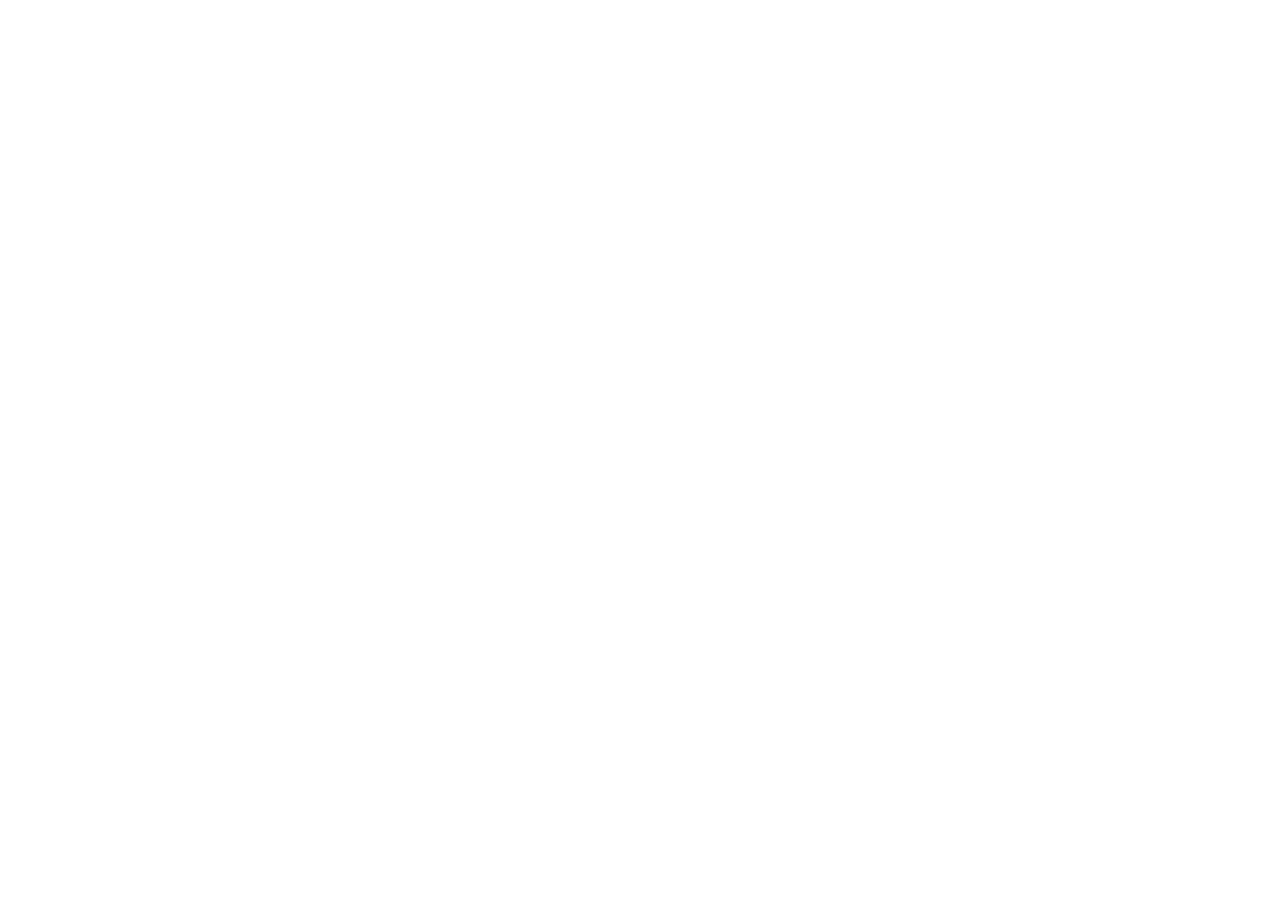
==== index.html @ eab62103 "portfolio" ====
<!DOCTYPE html>
<html lang="en">
<head>
    <meta charset="UTF-8">
    <meta name="viewport" content="width=device-width, initial-scale=1.0">
    <title>Document</title>
</head>
<body>
    
</body>
</html>
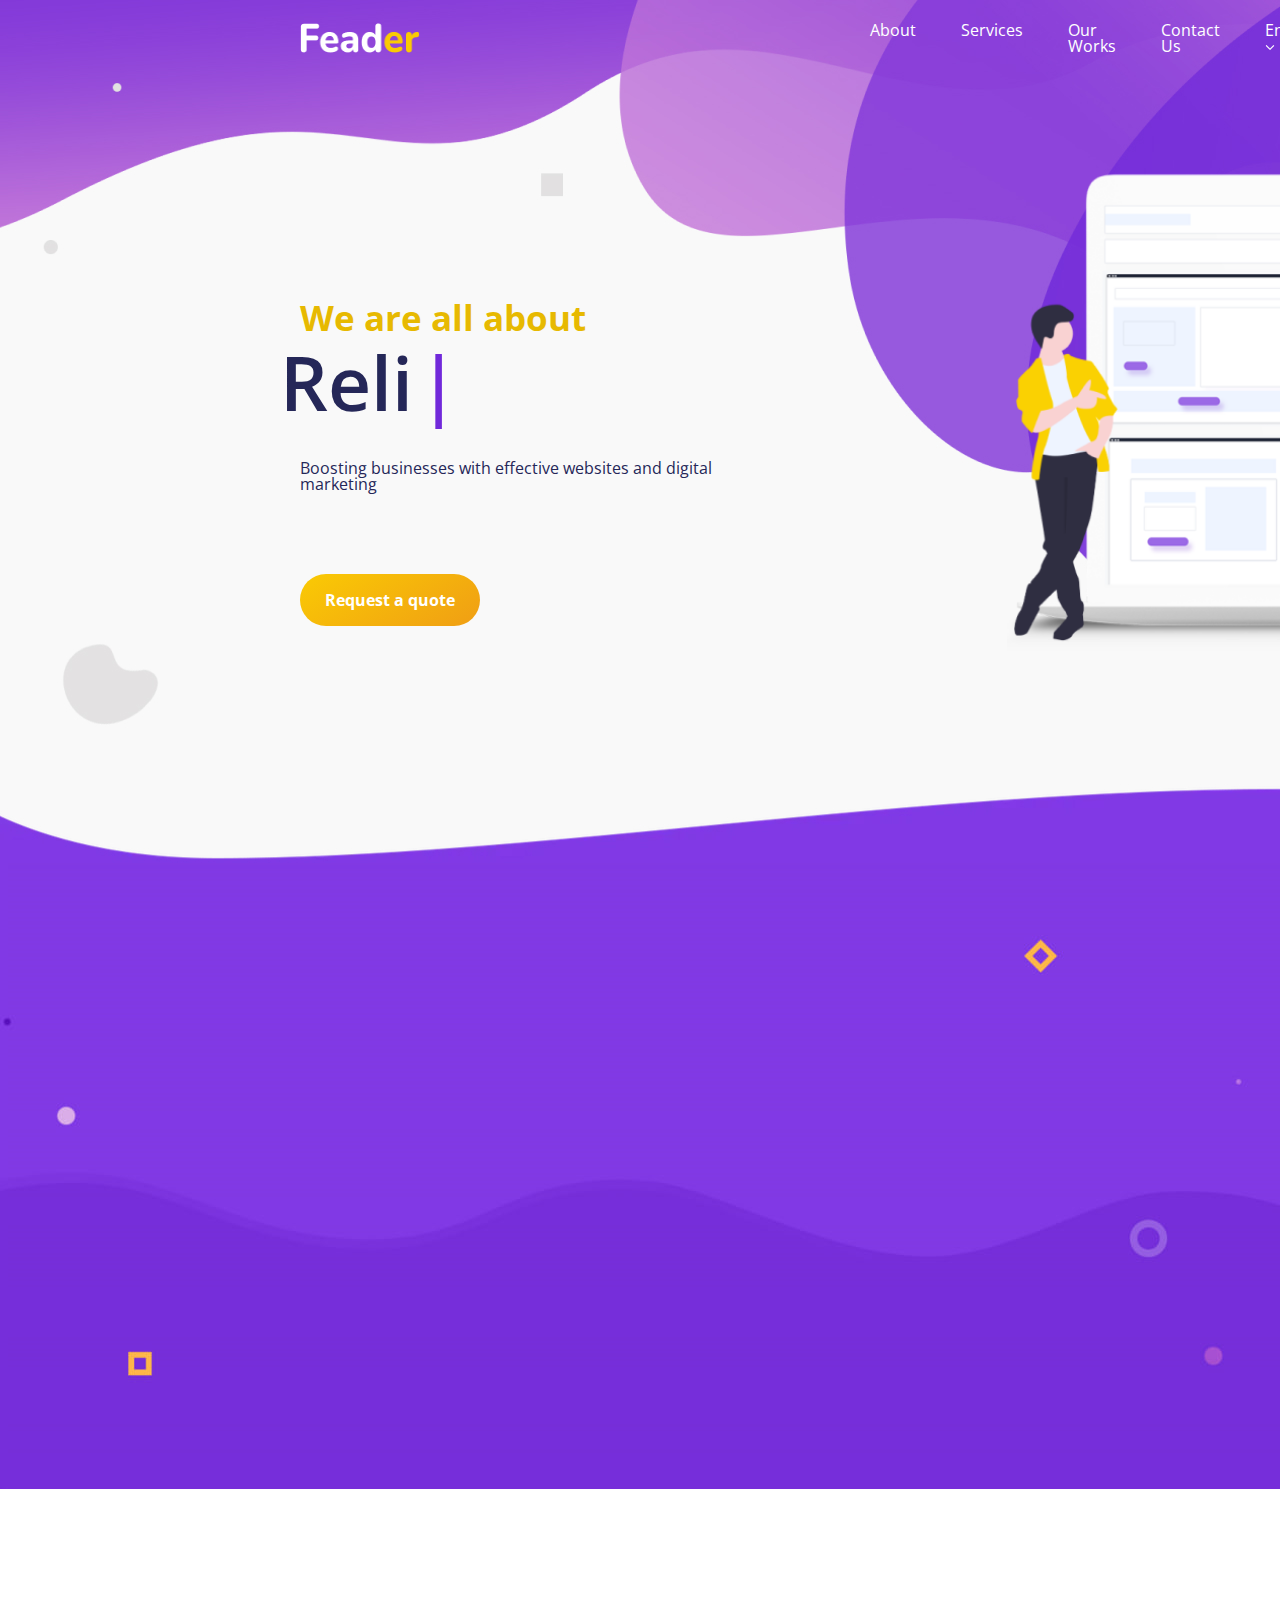
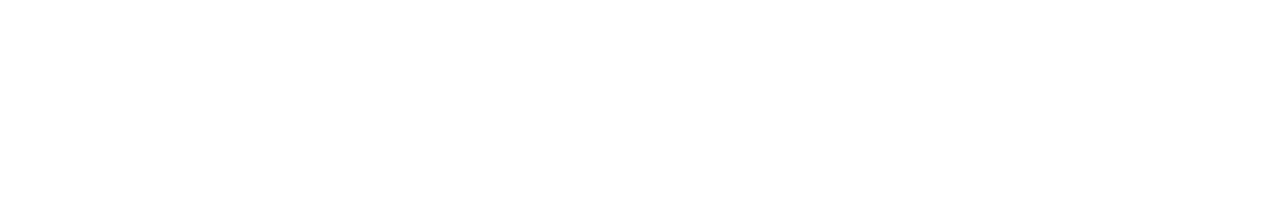
==== commit 565728d5: "implement header and main page" ====
--- a/index.html
+++ b/index.html
@@ -3,9 +3,52 @@
 <head>
     <meta charset="UTF-8">
     <meta name="viewport" content="width=device-width, initial-scale=1.0">
-    <title>Document</title>
+    <link rel="preconnect" href="https://fonts.googleapis.com">
+    <link rel="preconnect" href="https://fonts.gstatic.com" crossorigin>
+    <link href="https://fonts.googleapis.com/css2?family=Open+Sans:ital,wght@0,300..800;1,300..800&display=swap" rel="stylesheet">
+    <link rel="stylesheet" href="reset.css">
+    <link rel="stylesheet" href="style.css">
+    <title>Feader</title>
 </head>
 <body>
-    
+    <div>
+        <header class="header">
+            <img src="./src/images/header_logo.png" alt="header-logo" class="header-logo" />
+            <ul class="header-nav">
+                <li class="header-nav__li translatable" data-lang="About">About</li>
+                <li class="header-nav__li translatable" data-lang="Services">Services</li>
+                <li class="header-nav__li translatable" data-lang="Our Works">Our Works</li>
+                <li class="header-nav__li translatable" data-lang="Contact Us">Contact Us</li>
+                <li class="header-nav__li multilanguages">
+                    <button id="current-lang">En</button>
+                    <img src="./src/images/language_arrow.png" alt="" class="multilanguages-arrow" />
+                    <div class="language-options">
+                        <button id="switch-lang">Ua</button>
+                    </div>
+                </li>
+                <li class="header-nav__li header-nav__li-btn translatable" data-lang="Request a quote">Request a quote</li>
+            </ul> 
+        </header>
+        <main class="main">
+            <section class="main-page">
+                <div class="main-page__content">
+                    <h1 class="main-page__content-h1 translatable" data-lang="main-page-h1">We are all about</h1>
+                    <article class="main-page__content-writer translatable"></article>
+                    <p class="main-page__content-p translatable" data-lang="main-page-p">Boosting businesses with effective websites and digital
+                        marketing</p>
+                    <article class="main-page__content-btn translatable" data-lang="Request a quote">
+                        Request a quote
+                    </article>
+                </div>
+                <img src="./src/images/main-picture.png" class="main-page-img" alt="main picture" />
+            </section>
+            <section class="what-we-do">
+
+            </section>
+        </main>
+    </div>
 </body>
+<script src="./js/multilingual.js"></script>
+<script src="./js/app.js"></script>
+<script src="./js/writingSystem.js"></script>
 </html>--- a/style.css
+++ b/style.css
@@ -0,0 +1,150 @@
+body {
+    font-family: "Open Sans", sans-serif;
+}
+
+.main-page {
+    width: 100%;
+    height: 863px;
+    background-image: url("./src/images/main-bgd.jpg");
+    background-repeat: no-repeat;
+    display: flex;
+}
+
+.what-we-do {
+    width: 100%;
+    height: 940px;
+    background-image: url("./src/images/what_we_do_bgd.jpg");
+    background-repeat: no-repeat;
+    background-size: contain;
+}
+
+.header {
+    position: absolute;
+    display: flex;
+    height: 75px;
+    align-items: center;
+}
+
+.header-nav {
+    display: flex;
+}
+
+.header-logo {
+    width: 120px;
+    height: 30px;
+    margin-left: 300px;
+}
+
+.header-nav__li {
+    margin-left: 45px;
+    color: #ffffff;
+    padding-top: 12px;
+}
+
+.header-nav__li:first-child {
+    margin-left: 450px;
+}
+
+.header-nav__li-btn {
+    font-weight: 500;
+    border: 2px solid #ffffff;
+    border-radius: 25px;
+    padding: 10px;
+    -webkit-transition: 0.2s all;
+}
+
+.header-nav__li:hover {
+    transition: 0.2s all;
+    opacity: 0.7;
+    cursor: pointer;
+}
+
+.multilanguages-arrow {
+    position: relative;
+    top: -2px;
+    transition: transform 0.3s ease-in-out;
+}
+
+.language-options {
+    display: none;
+    opacity: 0;
+    transition: visibility 0s, opacity 0.3s ease-in-out;
+    position: absolute;
+    top: 60px;
+}
+
+.header-nav__li button {
+    background: none;
+    color: inherit;
+    border: none;
+    padding: 0;
+    font: inherit;
+    cursor: pointer;
+    outline: inherit;
+}
+
+.header-nav__li:hover .language-options {
+    display: block;
+    opacity: 1;
+}
+
+
+.multilanguages:hover .multilanguages-arrow {
+    transform: rotate(180deg);
+}
+
+.main-page__content {
+    padding-top: 300px;
+    margin-left: 300px;
+}
+
+.main-page__content-h1 {
+    font-size: 35px;
+    color: #e7b901;
+    font-weight: 700;
+}
+
+.main-page__content-writer {
+    margin-top: 10px;
+    position: relative;
+    left: -20px;
+    font-size: 75px;
+    font-weight: 600;
+    color: #252758;
+}
+
+/* CSS для анимации курсора */
+.main-page__content-writer::after {
+    content: '|';
+    margin-left: 5px;
+    color: #7129DA;
+}
+
+.main-page__content-p {
+    font-size: 16px;
+    width: 457px;
+    margin-top: 40px;
+    color: #252758;
+}
+
+.main-page__content-btn {
+    display: inline;
+    background: rgb(250,202,4);
+    background: linear-gradient(148deg, rgba(250,202,4,1) 0%, rgba(240,158,20,1) 100%);
+    padding: 15px;
+    border-radius: 50px;
+    padding-inline: 25px;
+    color: #ffffff;
+    font-weight: 700;
+    position: relative;
+    top: 100px;
+}
+
+.main-page-img {
+    display: inline;
+    width: 760px;
+    height: 528px;
+    margin-top: 170px;
+    margin-left: 250px;
+}
+
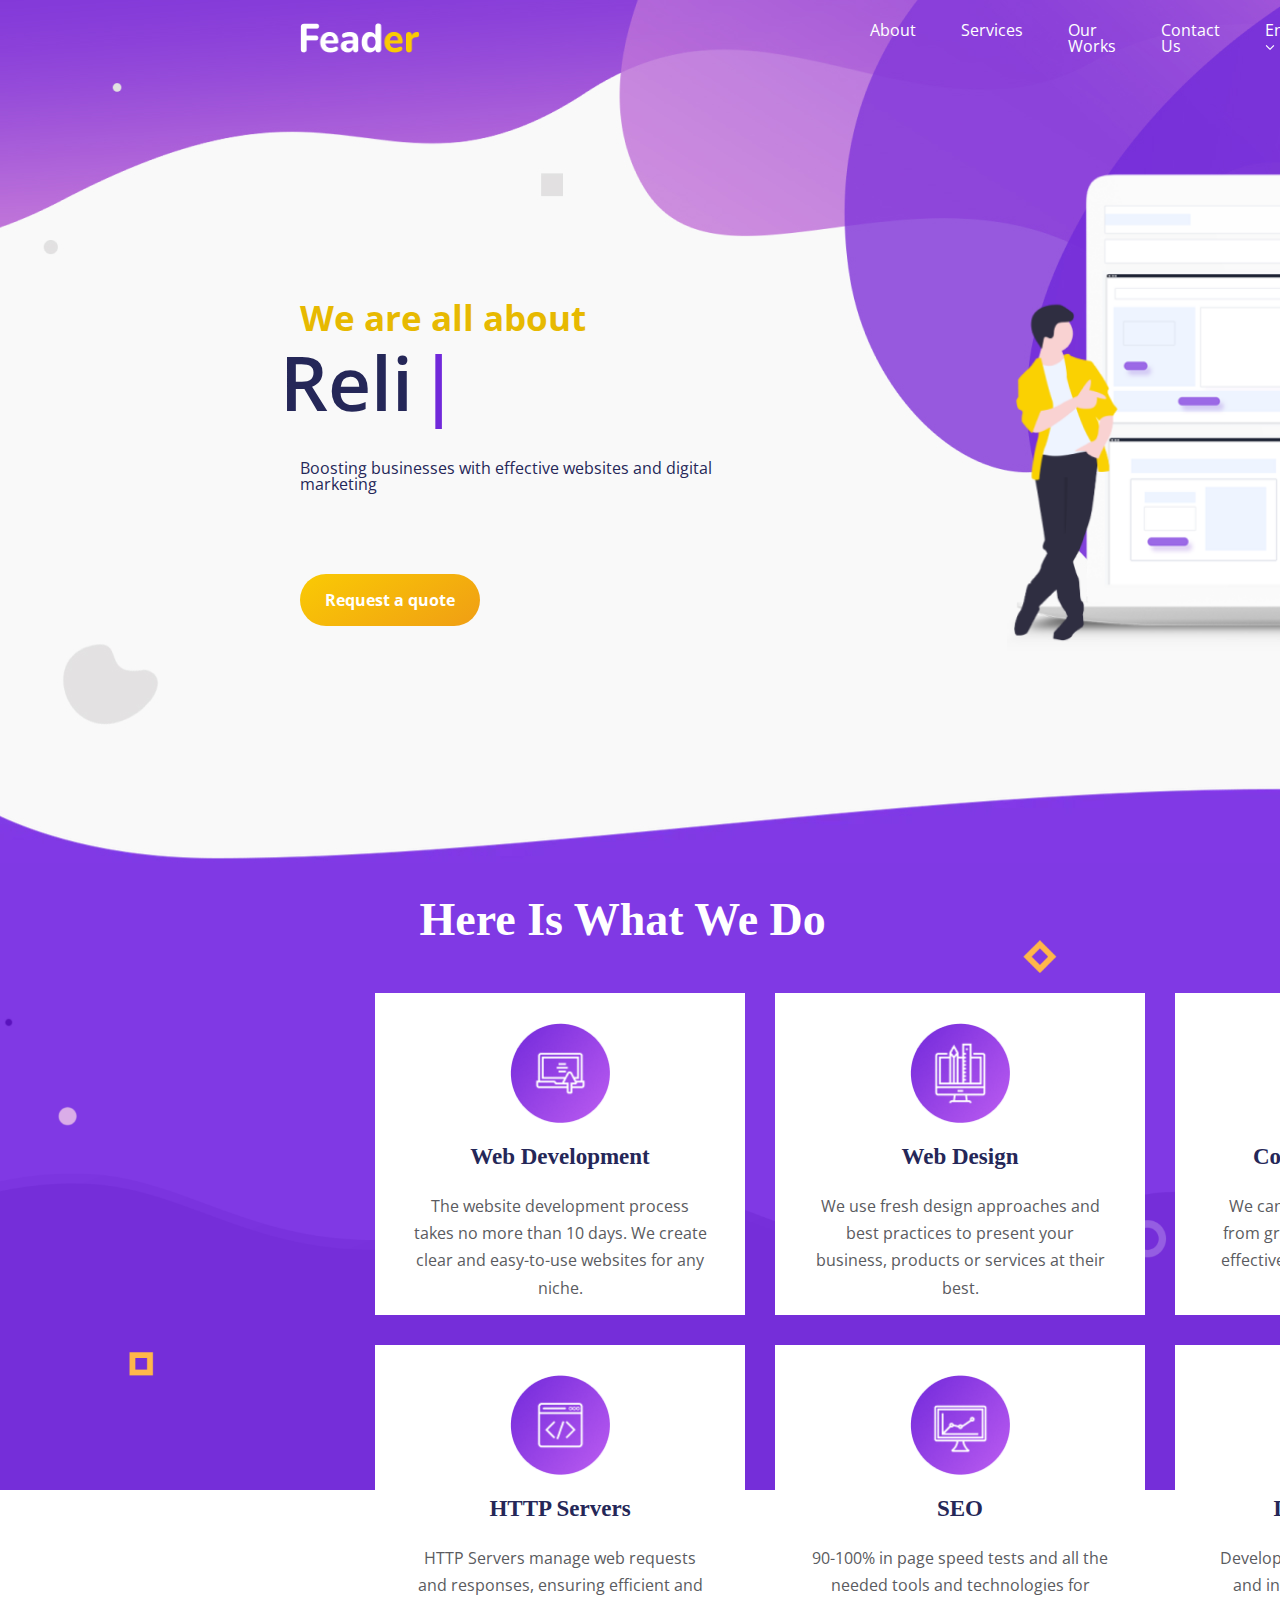
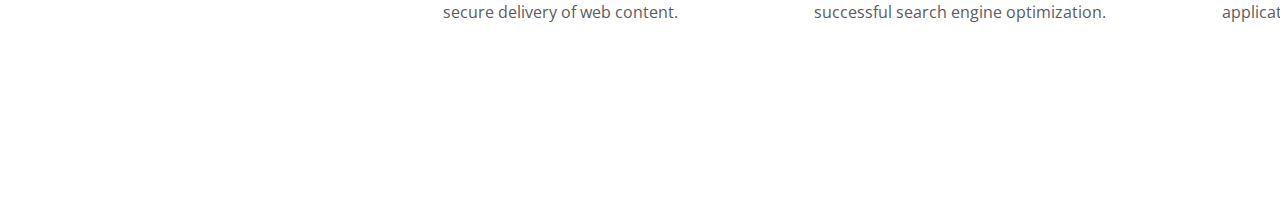
==== commit f7cf011b: "portfolio" ====
--- a/index.html
+++ b/index.html
@@ -5,6 +5,7 @@
     <meta name="viewport" content="width=device-width, initial-scale=1.0">
     <link rel="preconnect" href="https://fonts.googleapis.com">
     <link rel="preconnect" href="https://fonts.gstatic.com" crossorigin>
+    <link href="https://fonts.cdnfonts.com/css/nunito" rel="stylesheet">
     <link href="https://fonts.googleapis.com/css2?family=Open+Sans:ital,wght@0,300..800;1,300..800&display=swap" rel="stylesheet">
     <link rel="stylesheet" href="reset.css">
     <link rel="stylesheet" href="style.css">
@@ -43,7 +44,75 @@
                 <img src="./src/images/main-picture.png" class="main-page-img" alt="main picture" />
             </section>
             <section class="what-we-do">
-
+                <div class="what-we-do__container">
+                    <h1 class="what-we-do__container-h1 translatable" data-lang="what-we-do__container-h1">
+                        Here Is What We Do
+                    </h1>
+                    <div class="gtid-container">
+                        <div class="grid-1">
+                            <img class="grid-1-img" src="src/images/grid-1-img.png" alt="img">
+                            <h1 class="grid-1-h1 translatable" data-lang="grid-1-h1">
+                                Web Development
+                            </h1>
+                            <p class="grid-1-text translatable" data-lang="grid-1-text">
+                                The website development process takes
+                                no more than 10 days. We create clear
+                                and easy-to-use websites for any niche.
+                            </p>
+                        </div>
+                        <div class="grid-1">
+                            <img class="grid-1-img" src="src/images/grid-2-img.png" alt="img">
+                            <h1 class="grid-1-h1">
+                                Web Design
+                            </h1>
+                            <p class="grid-1-text">
+                                We use fresh design approaches and
+                                best practices to present your business,
+                                products or services at their best. 
+                            </p>
+                        </div>
+                        <div class="grid-1">
+                            <img class="grid-1-img" src="src/images/grid-3-img.png" alt="img">
+                            <h1 class="grid-1-h1">
+                                Content Management
+                            </h1>
+                            <p class="grid-1-text">
+                                We can create any content for you, from
+                                graphics to text, and manage it effectively
+                                throughout the site, social media, etc.
+                            </p>
+                        </div>
+                        <div class="grid-1">
+                            <img class="grid-1-img" src="src/images/grid-4-img.png" alt="img">
+                            <h1 class="grid-1-h1">
+                                HTTP Servers
+                            </h1>
+                            <p class="grid-1-text">
+                                HTTP Servers manage web requests and responses, ensuring efficient and secure delivery of web content.
+                            </p>
+                        </div>
+                        <div class="grid-1">
+                            <img class="grid-1-img" src="src/images/grid-5-img.png" alt="img">
+                            <h1 class="grid-1-h1">
+                                SEO
+                            </h1>
+                            <p class="grid-1-text">
+                                90-100% in page speed tests and all the
+                                needed tools and technologies for
+                                successful search engine optimization.
+                            </p>
+                        </div>
+                        <div class="grid-1">
+                            <img class="grid-1-img" src="src/images/grid-6-img.png" alt="img">
+                            <h1 class="grid-1-h1">
+                                Development API
+                            </h1>
+                            <p class="grid-1-text">
+                                Development APIs enable integration and interaction between software applications, enhancing functionality and connectivity.
+                            </p>
+                        </div>
+                    </div>
+                </div>
             </section>
         </main>
     </div>
--- a/style.css
+++ b/style.css
@@ -13,7 +13,7 @@
 .what-we-do {
     width: 100%;
     height: 940px;
-    background-image: url("./src/images/what_we_do_bgd.jpg");
+    background-image: url("./src/images/what_we_do_bgd.png");
     background-repeat: no-repeat;
     background-size: contain;
 }
@@ -148,3 +148,48 @@
     margin-left: 250px;
 }
 
+.what-we-do__container {
+    padding-top: 34px;
+    padding-inline: 375px;
+}
+.what-we-do__container-h1 {
+    font-size: 46px;
+    color: #ffffff;
+    font-family: Nunito;
+    font-weight: 700;
+    width: 441px;
+    margin: 0 auto;
+}
+.gtid-container {
+    margin-top: 50px;
+    width: 1170px;
+    display: grid;
+    grid-template-columns: 370px 370px 370px;
+    gap: 30px;
+}
+.grid-1 {
+    width: 370px;
+    height: 322px;
+    background-color: #ffffff;
+    text-align: center;
+}
+.grid-1-img {
+    width: 100px;
+    height: 100px;
+    margin-top: 30px;
+}
+.grid-1-h1 {
+    color: #252758;
+    font-size: 23px;
+    font-family: nunito;
+    font-weight: 700;
+    margin-top: 20px;
+}
+.grid-1-text {
+    padding-top: 25px;
+    width: 298px;
+    margin: 0 auto;
+    line-height: 27.2px;
+    font-size: 16px;
+    color: #5A5B60;
+}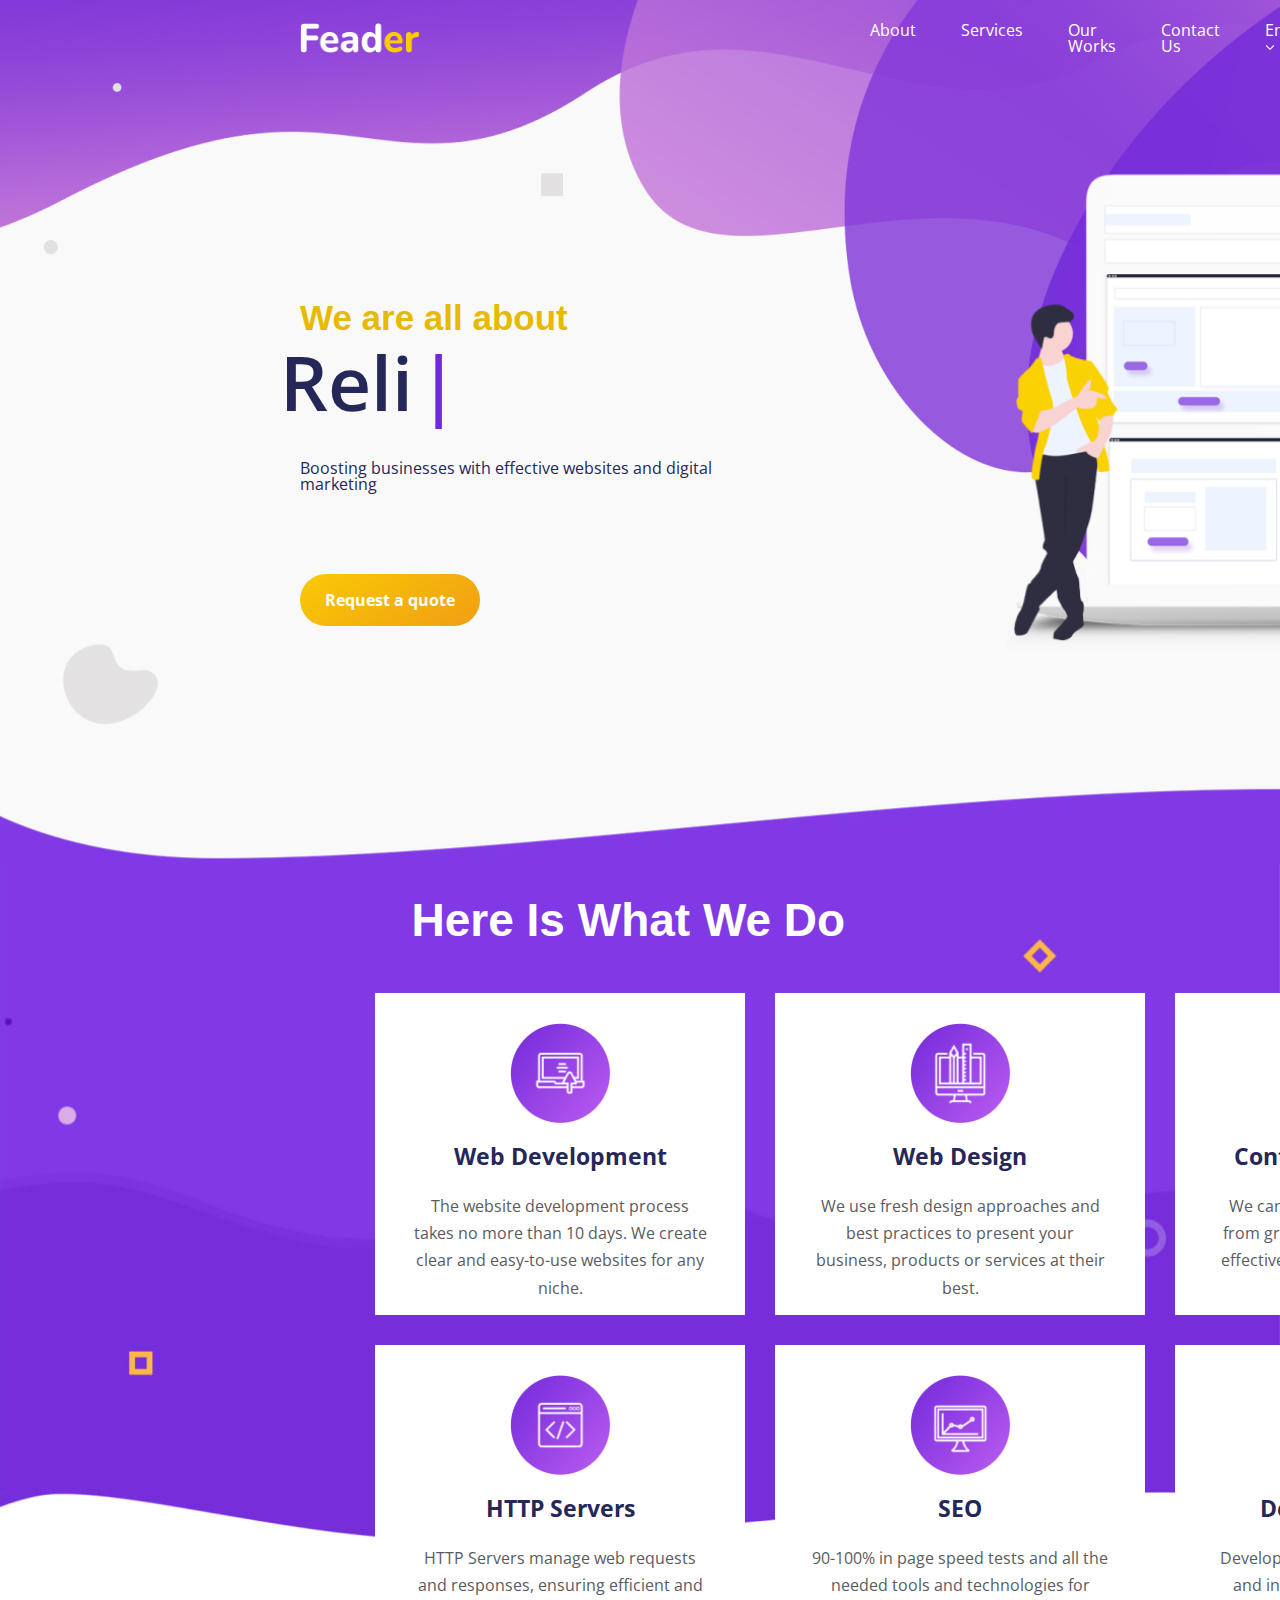
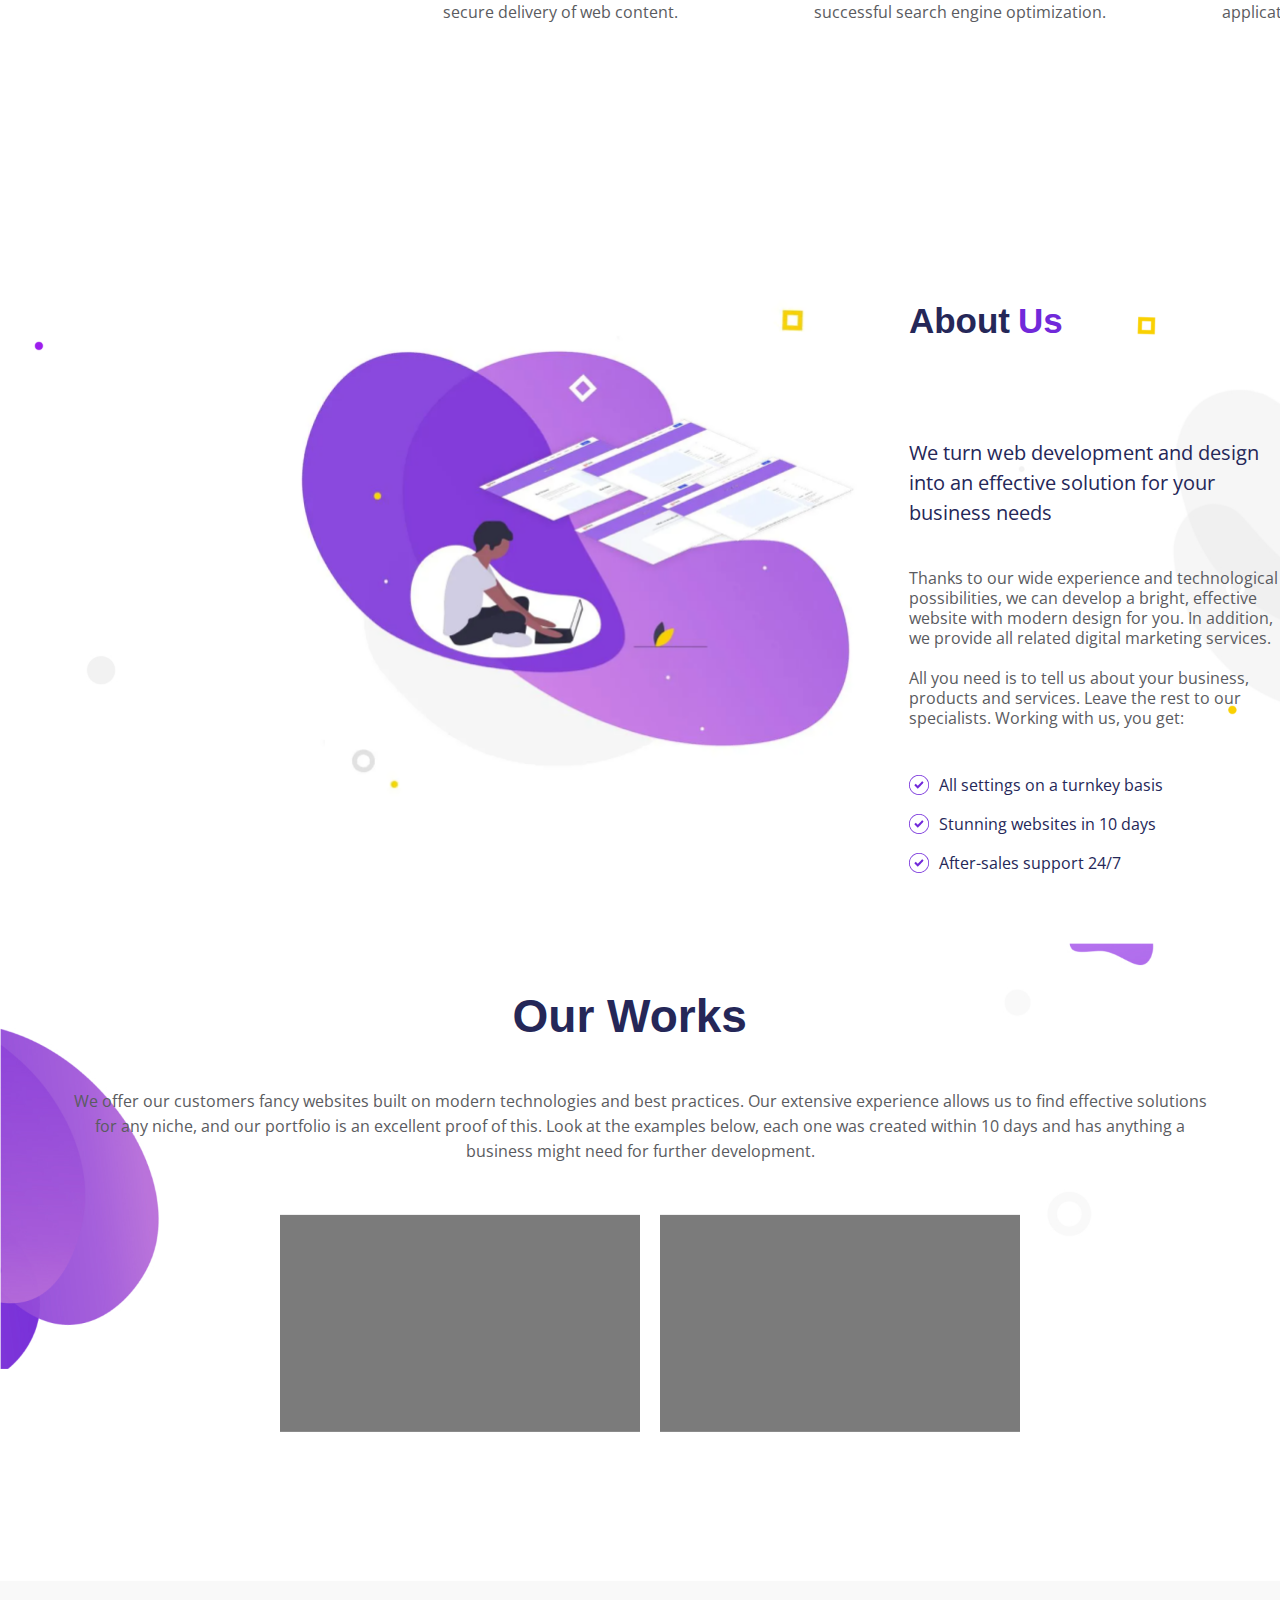
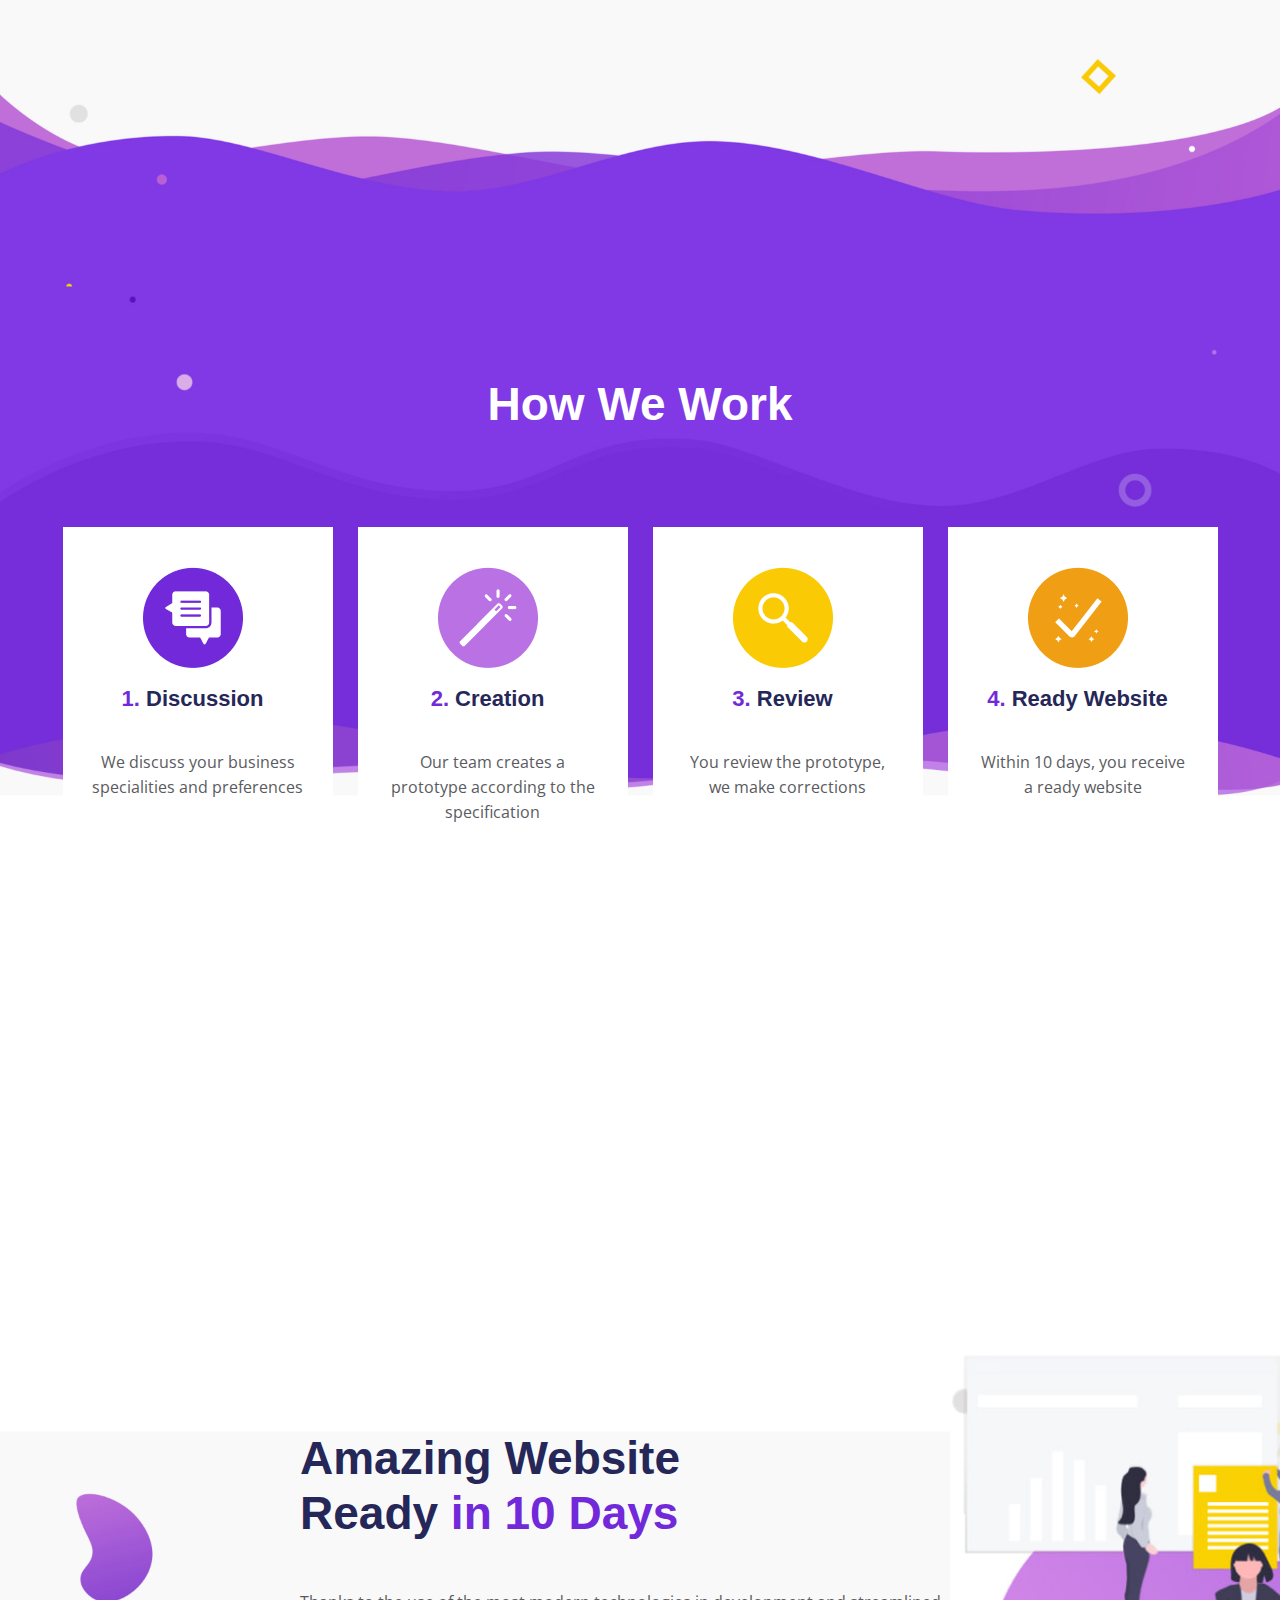
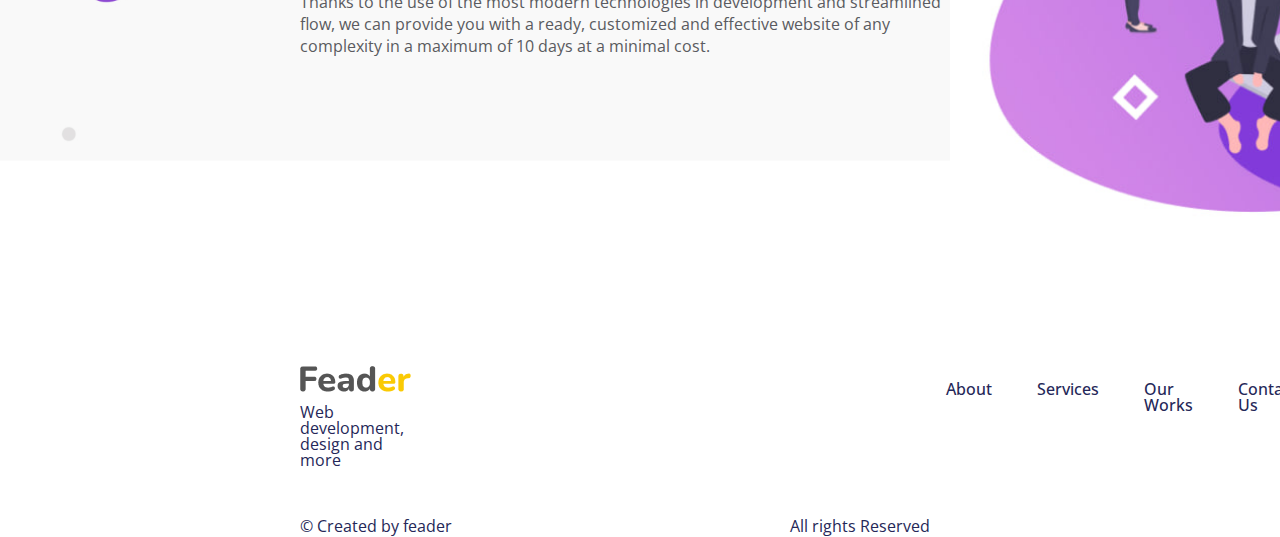
==== commit e6b2aa40: "portfolio" ====
--- a/index.html
+++ b/index.html
@@ -5,8 +5,8 @@
     <meta name="viewport" content="width=device-width, initial-scale=1.0">
     <link rel="preconnect" href="https://fonts.googleapis.com">
     <link rel="preconnect" href="https://fonts.gstatic.com" crossorigin>
-    <link href="https://fonts.cdnfonts.com/css/nunito" rel="stylesheet">
     <link href="https://fonts.googleapis.com/css2?family=Open+Sans:ital,wght@0,300..800;1,300..800&display=swap" rel="stylesheet">
+    <link href="https://fonts.cdnfonts.com/css/lato" rel="stylesheet">
     <link rel="stylesheet" href="reset.css">
     <link rel="stylesheet" href="style.css">
     <title>Feader</title>
@@ -21,10 +21,10 @@
                 <li class="header-nav__li translatable" data-lang="Our Works">Our Works</li>
                 <li class="header-nav__li translatable" data-lang="Contact Us">Contact Us</li>
                 <li class="header-nav__li multilanguages">
-                    <button id="current-lang">En</button>
+                    <button class="current-lang" id="current-lang">En</button>
                     <img src="./src/images/language_arrow.png" alt="" class="multilanguages-arrow" />
                     <div class="language-options">
-                        <button id="switch-lang">Ua</button>
+                        <button class="switch-lang" id="switch-lang">Ua</button>
                     </div>
                 </li>
                 <li class="header-nav__li header-nav__li-btn translatable" data-lang="Request a quote">Request a quote</li>
@@ -62,10 +62,10 @@
                         </div>
                         <div class="grid-1">
                             <img class="grid-1-img" src="src/images/grid-2-img.png" alt="img">
-                            <h1 class="grid-1-h1">
+                            <h1 class="grid-1-h1 translatable" data-lang="grid-2-h1">
                                 Web Design
                             </h1>
-                            <p class="grid-1-text">
+                            <p class="grid-1-text translatable" data-lang="grid-2-text">
                                 We use fresh design approaches and
                                 best practices to present your business,
                                 products or services at their best. 
@@ -73,21 +73,21 @@
                         </div>
                         <div class="grid-1">
                             <img class="grid-1-img" src="src/images/grid-3-img.png" alt="img">
-                            <h1 class="grid-1-h1">
+                            <h1 class="grid-1-h1 translatable" data-lang="grid-3-h1">
                                 Content Management
                             </h1>
-                            <p class="grid-1-text">
+                            <p class="grid-1-text translatable" data-lang="grid-3-text">
                                 We can create any content for you, from
                                 graphics to text, and manage it effectively
                                 throughout the site, social media, etc.
                             </p>
                         </div>
-                        <div class="grid-1">
+                        <div class="grid-1" >
                             <img class="grid-1-img" src="src/images/grid-4-img.png" alt="img">
-                            <h1 class="grid-1-h1">
+                            <h1 class="grid-1-h1 translatable" data-lang="grid-4-h1">
                                 HTTP Servers
                             </h1>
-                            <p class="grid-1-text">
+                            <p class="grid-1-text translatable" data-lang="grid-4-text">
                                 HTTP Servers manage web requests and responses, ensuring efficient and secure delivery of web content.
                             </p>
                         </div>
@@ -96,7 +96,7 @@
                             <h1 class="grid-1-h1">
                                 SEO
                             </h1>
-                            <p class="grid-1-text">
+                            <p class="grid-1-text translatable" data-lang="grid-5-text">
                                 90-100% in page speed tests and all the
                                 needed tools and technologies for
                                 successful search engine optimization.
@@ -104,17 +104,115 @@
                         </div>
                         <div class="grid-1">
                             <img class="grid-1-img" src="src/images/grid-6-img.png" alt="img">
-                            <h1 class="grid-1-h1">
+                            <h1 class="grid-1-h1 translatable" data-lang="grid-6-h1">
                                 Development API
                             </h1>
-                            <p class="grid-1-text">
+                            <p class="grid-1-text translatable" data-lang="grid-6-text">
                                 Development APIs enable integration and interaction between software applications, enhancing functionality and connectivity.
                             </p>
                         </div>
                     </div>
                 </div>
             </section>
+            <section class="about-us">
+                <img src="./src/images/about_us_img.png" alt="" class="about-us__img"/>
+                <div class="about-us__content">
+                    <h1 class="about-us__content-h1">About <p>Us</p></h1>
+                    <p class="about-us__content-p1">
+                        We turn web development and design into an effective solution for your business needs
+                    </p>
+                    <p class="about-us__content-p2">
+                        Thanks to our wide experience and technological possibilities, we can develop a bright, effective website with modern design for you. In addition, we provide all related digital marketing services.
+                        <br><br>
+                        All you need is to tell us about your business, products and services. Leave the rest to our specialists. Working with us, you get:
+                    </p>
+                    <article class="about-us__content-points">
+                        <span>
+                            <img src="./src/images/about_us_agree.png" alt="" />
+                            <p class="about-us__content-point">All settings on a turnkey basis</p>
+                        </span>
+                        <span>
+                            <img src="./src/images/about_us_agree.png" alt="" />
+                            <p class="about-us__content-point">Stunning websites in 10 days</p>
+                        </span>
+                        <span>
+                            <img src="./src/images/about_us_agree.png" alt="" />
+                            <p class="about-us__content-point">After-sales support 24/7</p>
+                        </span>
+                    </article>
+                </div>
+            </section>
+            <section class="our-works">
+                <h1 class="our-works-h1">Our Works</h1>
+                <p class="our-works-p">We offer our customers fancy websites built on modern technologies and best practices. Our extensive experience allows us to find effective solutions for any niche, and our portfolio is an excellent proof of this. Look at the examples below, each one was created within 10 days and has anything a business might need for further development.</p>
+                <div class="our-projects">
+                    <a href="#">
+                        <img src="./src/images/project-1.jpg" alt="" class="our-project" />
+                    </a>
+                    <a href="#">
+                        <img src="./src/images/project-1.jpg" alt="" class="our-project" />
+                    </a>
+                </div>
+            </section>
+            <section class="how-we-work">
+                <h1 class="how-we-work__h1">How We Work</h1>
+                <div class="how-we-work__points">
+                    <article class="how-we-work__point">
+                        <img src="./src/images/how_we_work_img1.png" alt="" class="how-we-work__point-img" />
+                        <h1 class="how-we-work__point-h1"><span>1. </span>Discussion</h1>
+                        <p class="how-we-work__point-p">We discuss your business specialities and preferences</p>
+                    </article>
+                    <article class="how-we-work__point">
+                        <img src="./src/images/how_we_work_img2.png" alt="" class="how-we-work__point-img" />
+                        <h1 class="how-we-work__point-h1"><span>2. </span>Creation</h1>
+                        <p class="how-we-work__point-p">Our team creates a prototype according to the specification</p>
+                    </article>
+                    <article class="how-we-work__point">
+                        <img src="./src/images/how_we_work_img3.png" alt="" class="how-we-work__point-img" />
+                        <h1 class="how-we-work__point-h1"><span>3. </span>Review</h1>
+                        <p class="how-we-work__point-p">You review the prototype, we make corrections</p>
+                    </article>
+                    <article class="how-we-work__point">
+                        <img src="./src/images/how_we_work_img4.png" alt="" class="how-we-work__point-img" />
+                        <h1 class="how-we-work__point-h1"><span>4. </span>Ready Website</h1>
+                        <p class="how-we-work__point-p">Within 10 days, you receive a ready website</p>
+                    </article>
+                </div>
+            </section>
+            <section class="ready-website">
+                <div class="ready-website__content">
+                    <h1 class="ready-website__content-h1">Amazing Website Ready <span>in 10 Days</span></h1>
+                    <p class="ready-website__content-p">Thanks to the use of the most modern technologies in development and streamlined flow, we can provide you with a ready, customized and effective website of any complexity in a maximum of 10 days at a minimal cost.</p>
+                </div>
+                <img src="./src/images/ready-website_img.jpg" alt="" class="ready-website__img"  />
+            </section>
         </main>
+        <footer class="footer">
+            <div class="footer-top-content">
+                <article>
+                    <img src="./src/images/footer-logo.png" alt="" />
+                    <p class="footer-top-content__p">Web development, design and more</p>
+                </article>
+                <ul class="footer-nav_ul">
+                    <li class="footer-nav_li">
+                        About
+                    </li>
+                    <li class="footer-nav_li">
+                        Services
+                    </li>
+                    <li class="footer-nav_li">
+                        Our Works
+                    </li>
+                    <li class="footer-nav_li">
+                        Contact Us
+                    </li>
+                </ul>
+            </div>
+            <div class="footer-bottom-content">
+                <p class="footer-bottom-content-p1">© Created by feader</p>
+                <p class="footer-bottom-content-p2">All rights Reserved</p>
+            </div>
+        </footer>
     </div>
 </body>
 <script src="./js/multilingual.js"></script>
--- a/style.css
+++ b/style.css
@@ -1,5 +1,6 @@
 body {
     font-family: "Open Sans", sans-serif;
+    color: #252758;
 }
 
 .main-page {
@@ -12,8 +13,8 @@
 
 .what-we-do {
     width: 100%;
-    height: 940px;
-    background-image: url("./src/images/what_we_do_bgd.png");
+    height: 1030px;
+    background-image: url("./src/images/what_we_do_bgd.jpg");
     background-repeat: no-repeat;
     background-size: contain;
 }
@@ -55,7 +56,6 @@
 
 .header-nav__li:hover {
     transition: 0.2s all;
-    opacity: 0.7;
     cursor: pointer;
 }
 
@@ -88,6 +88,14 @@
     opacity: 1;
 }
 
+.switch-lang, .current-lang {
+    -webkit-transition: 0.4s all;
+}
+
+.switch-lang:hover, .current-lang:hover, .header-nav__li:nth-child(1):hover, .header-nav__li:nth-child(2):hover, .header-nav__li:nth-child(3):hover, .header-nav__li:nth-child(4):hover, .header-nav__li:nth-child(6):hover {
+    text-shadow: 0 0 10px #ffffff;
+    transition: 0.4s all;
+}
 
 .multilanguages:hover .multilanguages-arrow {
     transform: rotate(180deg);
@@ -99,6 +107,7 @@
 }
 
 .main-page__content-h1 {
+    font-family: 'Lato', sans-serif;
     font-size: 35px;
     color: #e7b901;
     font-weight: 700;
@@ -152,14 +161,16 @@
     padding-top: 34px;
     padding-inline: 375px;
 }
+
 .what-we-do__container-h1 {
+    font-family: 'Lato', sans-serif;
     font-size: 46px;
     color: #ffffff;
-    font-family: Nunito;
-    font-weight: 700;
-    width: 441px;
+    font-weight: 700;
+    width: 457px;
     margin: 0 auto;
 }
+
 .gtid-container {
     margin-top: 50px;
     width: 1170px;
@@ -167,24 +178,27 @@
     grid-template-columns: 370px 370px 370px;
     gap: 30px;
 }
+
 .grid-1 {
     width: 370px;
     height: 322px;
     background-color: #ffffff;
     text-align: center;
 }
+
 .grid-1-img {
     width: 100px;
     height: 100px;
     margin-top: 30px;
 }
+
 .grid-1-h1 {
     color: #252758;
     font-size: 23px;
-    font-family: nunito;
     font-weight: 700;
     margin-top: 20px;
 }
+
 .grid-1-text {
     padding-top: 25px;
     width: 298px;
@@ -192,4 +206,256 @@
     line-height: 27.2px;
     font-size: 16px;
     color: #5A5B60;
+}
+
+.about-us {
+    width: 100%;
+    height: 650px;
+    background-image: url("./src/images/about_us_bgd.jpg");
+    background-repeat: no-repeat;
+    background-size: contain;
+    display: flex;
+}
+
+.about-us__img {
+    width: 570px;
+    height: 529px;
+    margin-left: 300px;
+}
+
+.about-us__content {
+    margin-left: 40px;
+    margin-top: 10px;
+    width: 570px;
+}
+
+.about-us__content-h1 {
+    font-family: 'Lato', sans-serif;
+    display: flex;
+    font-size: 35px;
+    font-weight: 700;
+}
+
+.about-us__content-h1 p {
+    margin-left: 8px;
+    color: #7129DA;
+}
+
+.about-us__content-p1 {
+    margin-top: 100px;
+    font-size: 20px;
+    line-height: 30px;
+}
+
+.about-us__content-p2 {
+    margin-top: 40px;
+    color: #5A5B60;
+    line-height: 20px;
+    font-size: 16px;
+}
+
+.about-us__content-points {
+    display: flex;
+    flex-direction: column;
+    margin-top: 30px;
+}
+
+.about-us__content-points span {
+    display: flex;
+    align-items: center;
+    margin-top: 15px;
+}
+
+.about-us__content-point {
+    margin-left: 10px;
+    font-size: 16px;
+}
+
+.our-works {
+    width: 100%;
+    height: 638px;
+    background-image: url("./src/images/our_works_bgd.jpg");
+    background-repeat: no-repeat;
+    background-size: contain;
+}
+
+.our-works-h1 {
+    font-family: 'Lato', sans-serif;
+    font-size: 46px;
+    font-weight: 800;
+    width: 255px;
+    margin: 0 auto;
+    padding-top: 50px;
+}
+
+.our-works-p {
+    width: 1150px;
+    text-align: center;
+    margin: 0 auto;
+    margin-top: 50px;
+    line-height: 25px;
+    color: #5A5B60;
+    font-size: 16px;
+}
+
+.our-projects {
+    margin-top: 50px;
+    display: flex;
+    justify-content: center;
+}
+
+.our-project {
+    margin-left: 20px;
+}
+
+.how-we-work {
+    width: 100%;
+    height: 1450px;
+    background-image: url("./src/images/how_we_work_bgd.jpg");
+    background-repeat: no-repeat;
+    background-size: contain;
+}
+
+.how-we-work__h1 {
+    font-family: 'Lato', sans-serif;
+    font-size: 46px;
+    font-weight: 700;
+    padding-top: 400px;
+    color: #ffffff;
+    display: flex;
+    justify-content: center;
+}
+
+.how-we-work__points {
+    display: flex;
+    justify-content: center;
+    margin-top: 100px;
+}
+
+.how-we-work__point {
+    width: 270px;
+    height: 350px;
+    background-color: #ffffff;
+    display: flex;
+    flex-direction: column;
+    align-items: center;
+    margin-left: 25px;
+}
+
+.how-we-work__point:first-child {
+    margin-left: 0;
+}
+
+.how-we-work__point-img, .how-we-work__point-h1 {
+    position: relative;
+    left: -5px;
+}
+
+.how-we-work__point-img {
+    margin-top: 40px;
+}
+
+.how-we-work__point-h1 {
+    font-family: 'Lato', sans-serif;
+    margin-top: 20px;
+    font-weight: 600;
+    font-size: 22px;
+}
+
+.how-we-work__point-h1 span {
+    color: #7129DA;
+}
+
+.how-we-work__point-p {
+    color: #5A5B60;
+    font-size: 16px;
+    text-align: center;
+    width: 80%;
+    line-height: 25px;
+    margin-top: 40px;
+}
+
+.ready-website {
+    width: 100%;
+    height: 500px;
+    background-image: url("./src/images/ready-website_bgd.jpg");
+    background-repeat: no-repeat;
+    background-size: contain;
+    display: flex;
+}
+
+.ready-website__content {
+    margin-left: 300px;
+}
+
+.ready-website__content-h1 {
+    font-size: 46px;
+    font-family: 'Lato', sans-serif;
+    font-weight: 700;
+    width: 500px;
+    line-height: 55px;
+}
+
+.ready-website__content-h1 span {
+    color: #7129DA;
+}
+
+.ready-website__content-p {
+    width: 650px;
+    line-height: 22px;
+    margin-top: 50px;
+    font-size: 16px;
+    color: #5A5B60;
+}
+
+.ready-website__img {
+    position: relative;
+    top: -100px;
+}
+
+.footer {
+    width: 100%;
+    height: 200px;
+    background-color: #ffffff;
+}
+
+.footer-top-content {
+    display: flex;
+}
+
+.footer-top-content article {
+    margin-top: 35px;
+}
+
+.footer-top-content__p {
+    margin-top: 10px;
+}
+
+.footer-nav_ul {
+    display: flex;
+    margin-top: 50px;
+}
+
+.footer-nav_li {
+    margin-left: 45px;
+    font-size: 16px;
+    font-weight: 500;
+}
+
+.footer-nav_li:first-child {
+    margin-left: 535px;
+}
+
+.footer-bottom-content {
+    display: flex;
+    margin-top: 50px;
+}
+
+.footer-bottom-content-p2 {
+    position: absolute;
+    right: 350px;
+}
+
+.footer-top-content, .footer-bottom-content {
+    margin-left: 300px;
 }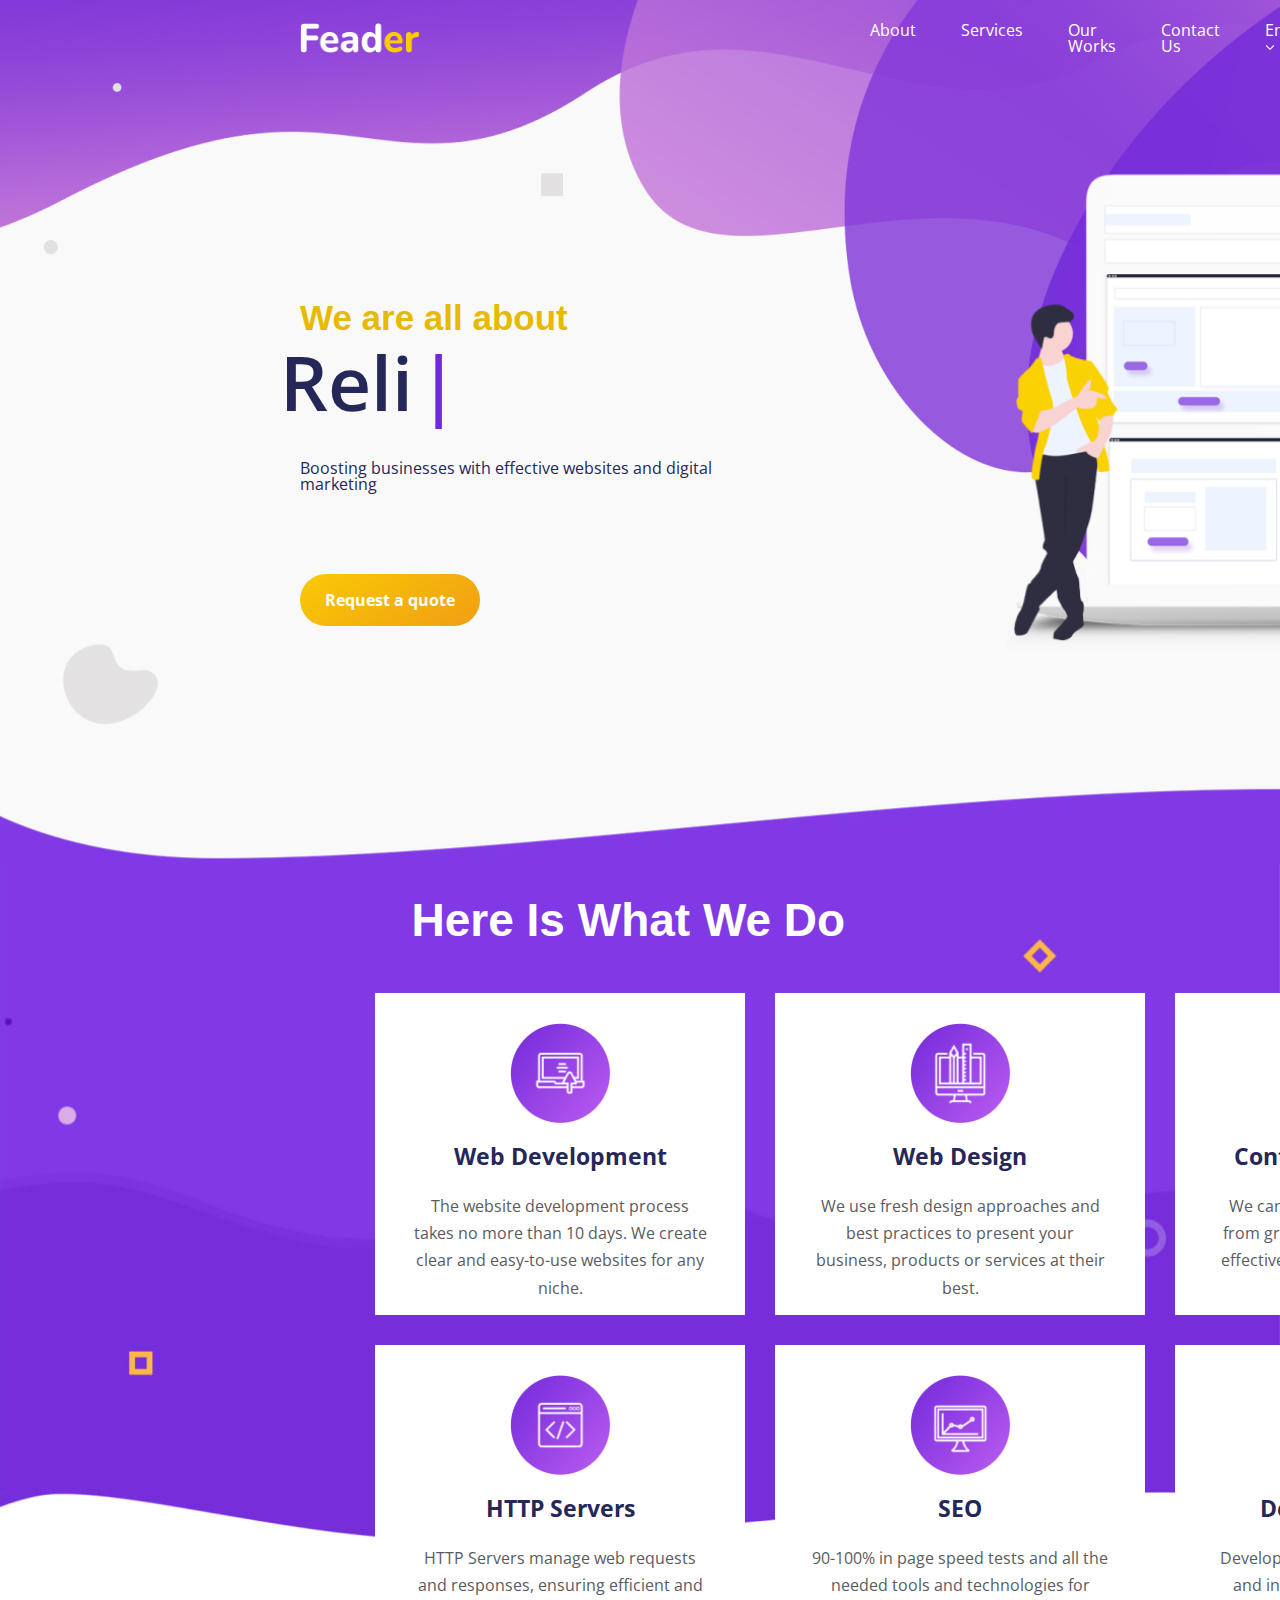
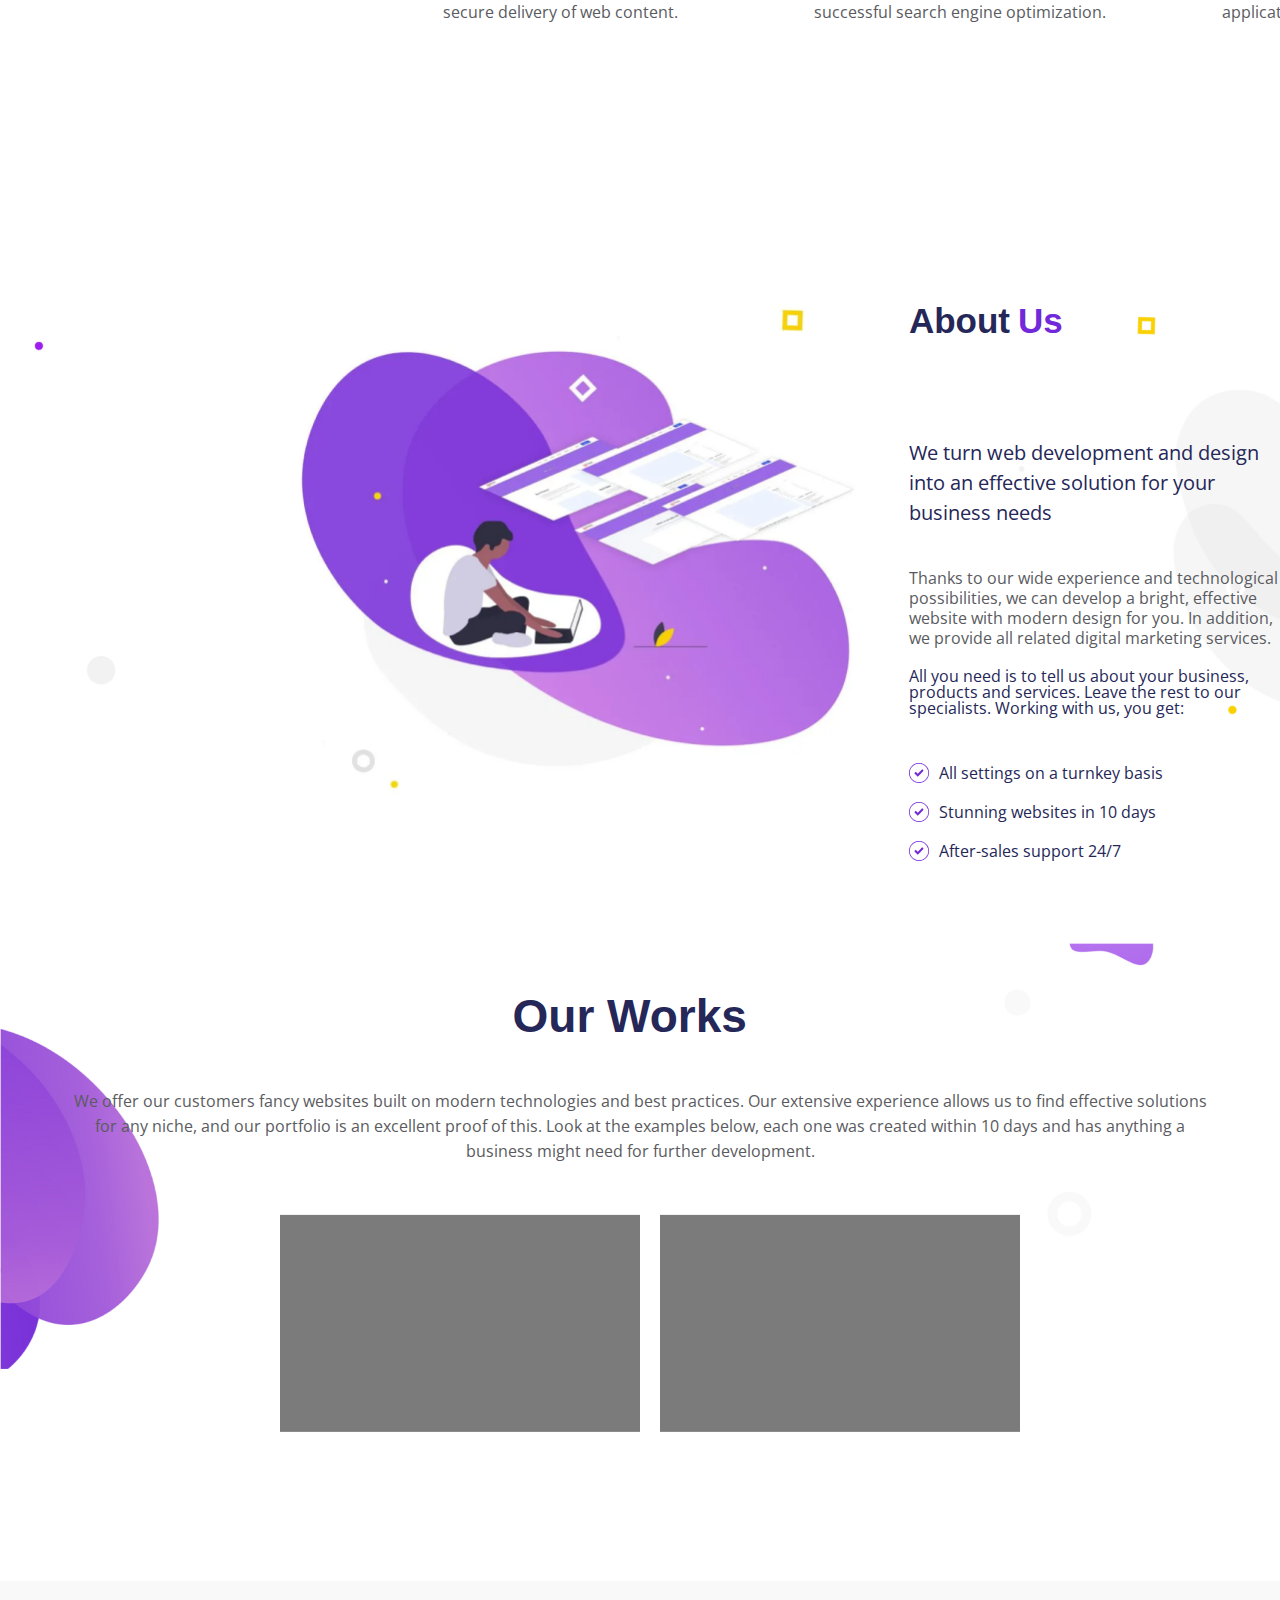
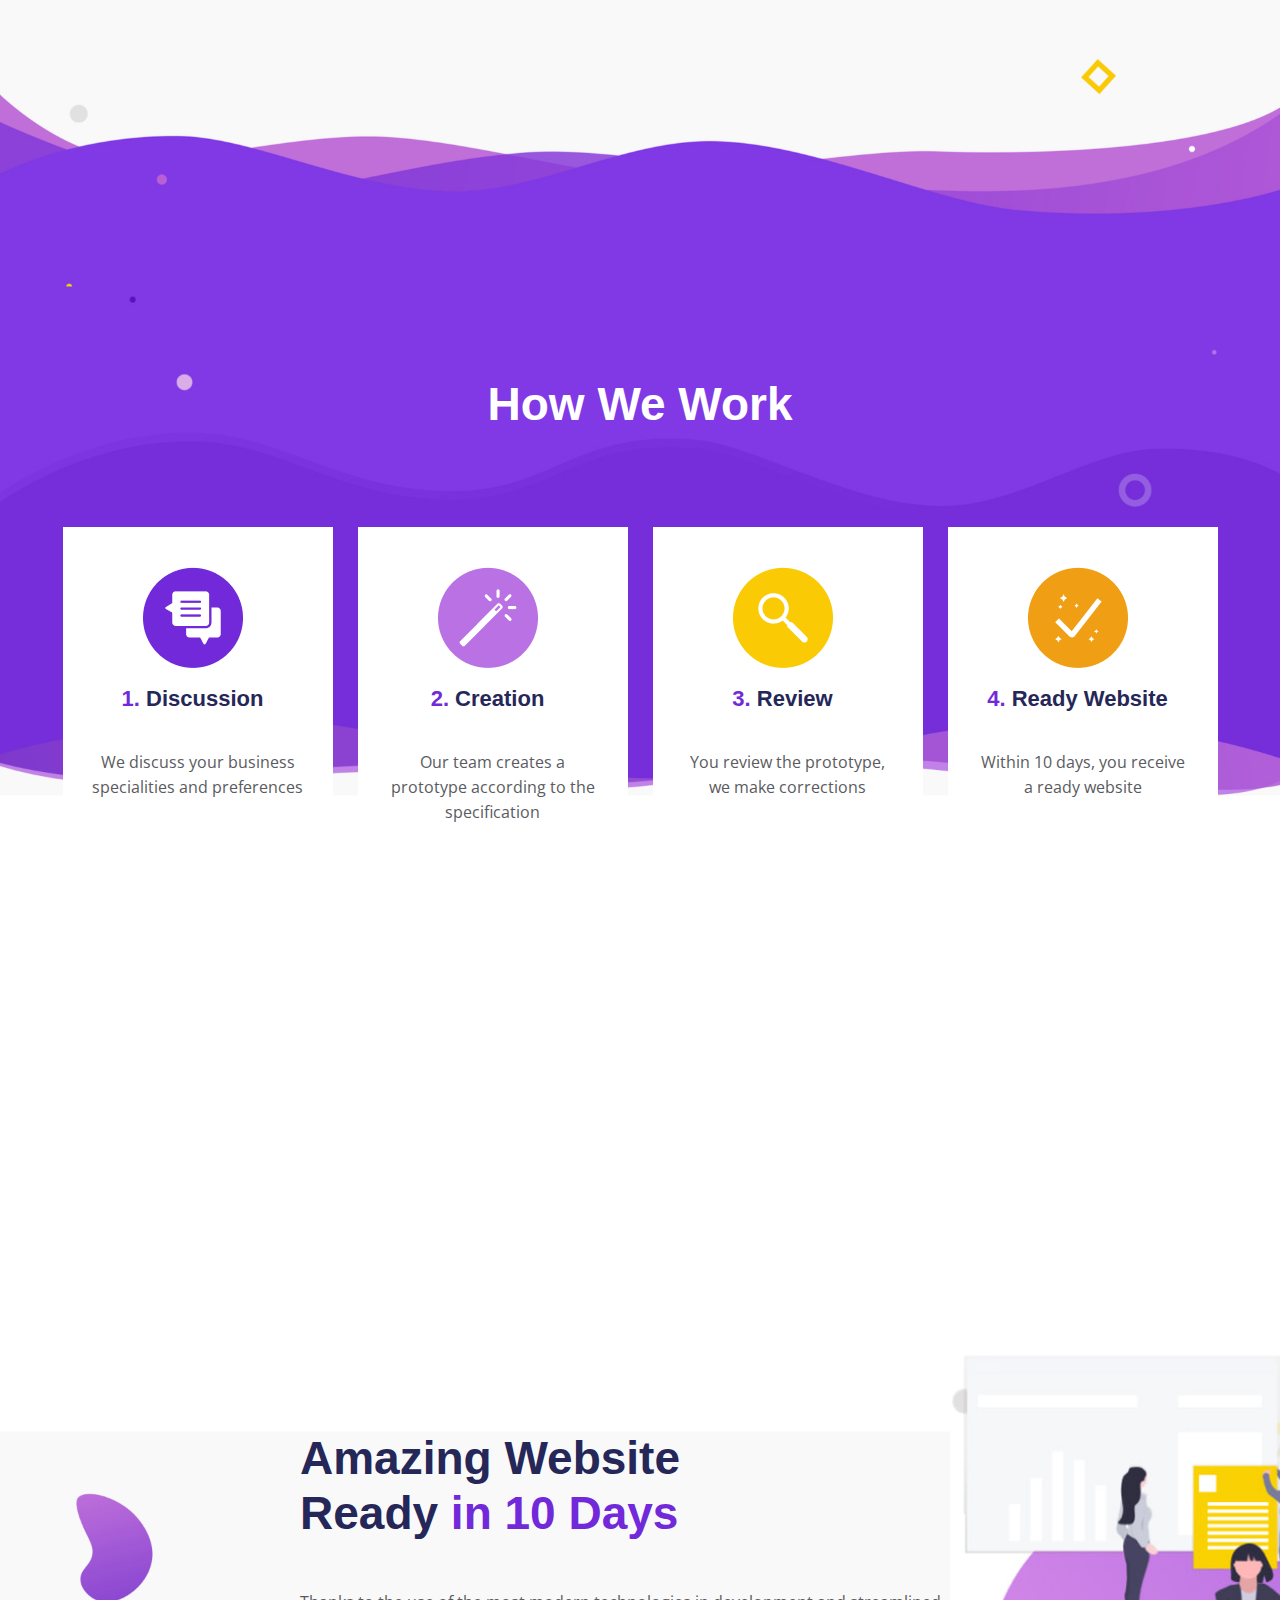
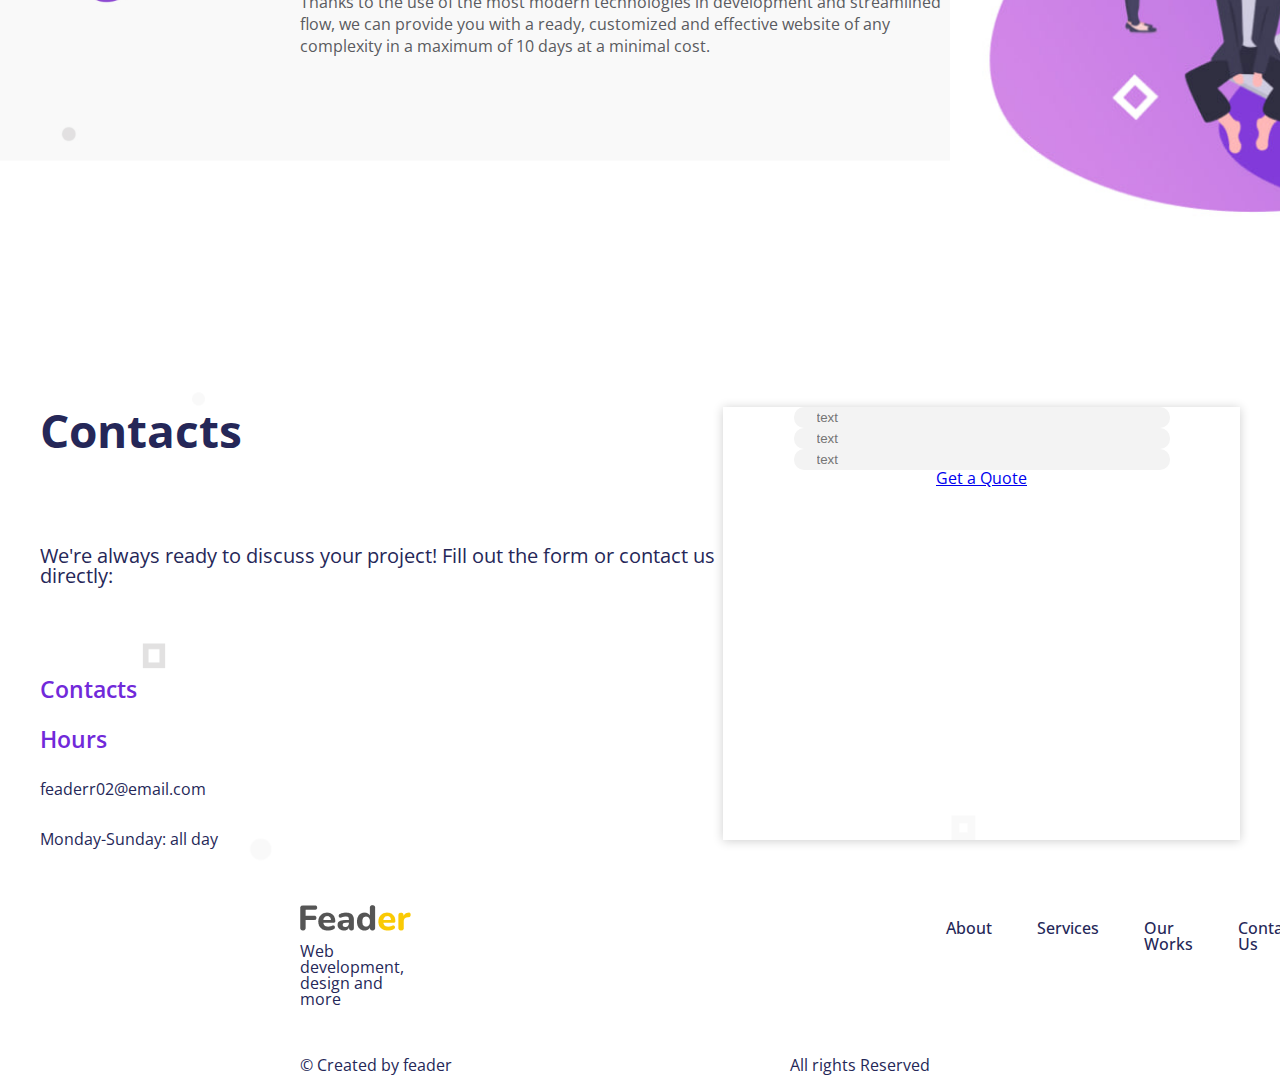
==== commit 6739371b: "portfolio" ====
--- a/index.html
+++ b/index.html
@@ -117,34 +117,36 @@
             <section class="about-us">
                 <img src="./src/images/about_us_img.png" alt="" class="about-us__img"/>
                 <div class="about-us__content">
-                    <h1 class="about-us__content-h1">About <p>Us</p></h1>
-                    <p class="about-us__content-p1">
+                    <h1 class="about-us__content-h1 translatable"  data-lang="About Us">About <p>Us</p></h1>
+                    <p class="about-us__content-p1 translatable" data-lang="about-us__content-p1">
                         We turn web development and design into an effective solution for your business needs
                     </p>
-                    <p class="about-us__content-p2">
+                    <p class="about-us__content-p2 translatable"  data-lang="about-us__content-p2">
                         Thanks to our wide experience and technological possibilities, we can develop a bright, effective website with modern design for you. In addition, we provide all related digital marketing services.
                         <br><br>
-                        All you need is to tell us about your business, products and services. Leave the rest to our specialists. Working with us, you get:
+                        <p class="translatable"  data-lang="about-us__content-p2-2">
+                            All you need is to tell us about your business, products and services. Leave the rest to our specialists. Working with us, you get:
+                        </p>
                     </p>
                     <article class="about-us__content-points">
                         <span>
                             <img src="./src/images/about_us_agree.png" alt="" />
-                            <p class="about-us__content-point">All settings on a turnkey basis</p>
+                            <p class="about-us__content-point translatable" data-lang="about-us__content-point-1">All settings on a turnkey basis</p>
                         </span>
                         <span>
                             <img src="./src/images/about_us_agree.png" alt="" />
-                            <p class="about-us__content-point">Stunning websites in 10 days</p>
+                            <p class="about-us__content-point translatable" data-lang="about-us__content-point-2">Stunning websites in 10 days</p>
                         </span>
                         <span>
                             <img src="./src/images/about_us_agree.png" alt="" />
-                            <p class="about-us__content-point">After-sales support 24/7</p>
+                            <p class="about-us__content-point translatable" data-lang="about-us__content-point-3">After-sales support 24/7</p>
                         </span>
                     </article>
                 </div>
             </section>
             <section class="our-works">
-                <h1 class="our-works-h1">Our Works</h1>
-                <p class="our-works-p">We offer our customers fancy websites built on modern technologies and best practices. Our extensive experience allows us to find effective solutions for any niche, and our portfolio is an excellent proof of this. Look at the examples below, each one was created within 10 days and has anything a business might need for further development.</p>
+                <h1 class="our-works-h1 translatable" data-lang="our-works-h1">Our Works</h1>
+                <p class="our-works-p translatable" data-lang="our-works-p">We offer our customers fancy websites built on modern technologies and best practices. Our extensive experience allows us to find effective solutions for any niche, and our portfolio is an excellent proof of this. Look at the examples below, each one was created within 10 days and has anything a business might need for further development.</p>
                 <div class="our-projects">
                     <a href="#">
                         <img src="./src/images/project-1.jpg" alt="" class="our-project" />
@@ -155,55 +157,84 @@
                 </div>
             </section>
             <section class="how-we-work">
-                <h1 class="how-we-work__h1">How We Work</h1>
+                <h1 class="how-we-work__h1 translatable" data-lang="how-we-work__h1">How We Work</h1>
                 <div class="how-we-work__points">
                     <article class="how-we-work__point">
                         <img src="./src/images/how_we_work_img1.png" alt="" class="how-we-work__point-img" />
-                        <h1 class="how-we-work__point-h1"><span>1. </span>Discussion</h1>
-                        <p class="how-we-work__point-p">We discuss your business specialities and preferences</p>
+                        <h1 class="how-we-work__point-h1 translatable" data-lang="how-we-work__point-h1-1"><span>1. </span>Discussion</h1>
+                        <p class="how-we-work__point-p translatable" data-lang="how-we-work__point-p-1">We discuss your business specialities and preferences</p>
                     </article>
                     <article class="how-we-work__point">
                         <img src="./src/images/how_we_work_img2.png" alt="" class="how-we-work__point-img" />
-                        <h1 class="how-we-work__point-h1"><span>2. </span>Creation</h1>
-                        <p class="how-we-work__point-p">Our team creates a prototype according to the specification</p>
+                        <h1 class="how-we-work__point-h1 translatable" data-lang="how-we-work__point-h1-2"><span>2. </span>Creation</h1>
+                        <p class="how-we-work__point-p translatable" data-lang="how-we-work__point-p-2">Our team creates a prototype according to the specification</p>
                     </article>
                     <article class="how-we-work__point">
                         <img src="./src/images/how_we_work_img3.png" alt="" class="how-we-work__point-img" />
-                        <h1 class="how-we-work__point-h1"><span>3. </span>Review</h1>
-                        <p class="how-we-work__point-p">You review the prototype, we make corrections</p>
+                        <h1 class="how-we-work__point-h1 translatable" data-lang="how-we-work__point-h1-3"><span>3. </span>Review</h1>
+                        <p class="how-we-work__point-p translatable" data-lang="how-we-work__point-p-3">You review the prototype, we make corrections</p>
                     </article>
                     <article class="how-we-work__point">
                         <img src="./src/images/how_we_work_img4.png" alt="" class="how-we-work__point-img" />
-                        <h1 class="how-we-work__point-h1"><span>4. </span>Ready Website</h1>
-                        <p class="how-we-work__point-p">Within 10 days, you receive a ready website</p>
+                        <h1 class="how-we-work__point-h1 translatable" data-lang="how-we-work__point-h1-4"><span>4. </span>Ready Website</h1>
+                        <p class="how-we-work__point-p translatable" data-lang="how-we-work__point-p-4">Within 10 days, you receive a ready website</p>
                     </article>
                 </div>
             </section>
             <section class="ready-website">
                 <div class="ready-website__content">
-                    <h1 class="ready-website__content-h1">Amazing Website Ready <span>in 10 Days</span></h1>
-                    <p class="ready-website__content-p">Thanks to the use of the most modern technologies in development and streamlined flow, we can provide you with a ready, customized and effective website of any complexity in a maximum of 10 days at a minimal cost.</p>
+                    <h1 class="ready-website__content-h1 translatable" data-lang="ready-website__content-h1">Amazing Website Ready <span>in 10 Days</span></h1>
+                    <p class="ready-website__content-p translatable" data-lang="ready-website__content-p">Thanks to the use of the most modern technologies in development and streamlined flow, we can provide you with a ready, customized and effective website of any complexity in a maximum of 10 days at a minimal cost.</p>
                 </div>
                 <img src="./src/images/ready-website_img.jpg" alt="" class="ready-website__img"  />
+            </section>
+            <section class="contacts">
+             <div class="contacts-container">
+                <div>
+                    <h1 class="contacts-container-h1">
+                        Contacts
+                    </h1>
+                    <p class="contacts-container-p">
+                        We're always ready to discuss your project! Fill out the form
+                        or contact us directly:
+                    </p>
+                    <div class="contacts-container-text">
+                        <h1 class="contacts-container-hour">
+                            Contacts
+                            Hours
+                        </h1>
+                        <h1 class="contacts-container-24">
+                            feaderr02@email.com
+                            Monday-Sunday: all day
+                        </h1>
+                    </div>
+                </div>
+                <div class="form">
+                    <input class="input input-1" placeholder="text">
+                    <input class="input" placeholder="text">
+                    <input class="input" placeholder="text">
+                    <a href="#">Get a Quote</a>
+                </div>
+             </div>
             </section>
         </main>
         <footer class="footer">
             <div class="footer-top-content">
                 <article>
                     <img src="./src/images/footer-logo.png" alt="" />
-                    <p class="footer-top-content__p">Web development, design and more</p>
+                    <p class="footer-top-content__p translatable">Web development, design and more</p>
                 </article>
                 <ul class="footer-nav_ul">
-                    <li class="footer-nav_li">
+                    <li class="footer-nav_li translatable">
                         About
                     </li>
-                    <li class="footer-nav_li">
+                    <li class="footer-nav_li translatable">
                         Services
                     </li>
-                    <li class="footer-nav_li">
+                    <li class="footer-nav_li translatable">
                         Our Works
                     </li>
-                    <li class="footer-nav_li">
+                    <li class="footer-nav_li translatable">
                         Contact Us
                     </li>
                 </ul>
--- a/style.css
+++ b/style.css
@@ -458,4 +458,74 @@
 
 .footer-top-content, .footer-bottom-content {
     margin-left: 300px;
-}+}
+.contacts {
+    background-image: url(/src/images/contacts-img.png);
+    height: 539px;
+    width: 100%;
+    background-repeat: no-repeat;
+    background-size: cover;
+}
+.contacts-container {
+    width: 1200px;
+    padding-top: 76px;
+    margin:  0 auto;
+    display: flex;
+}
+.contacts-container-h1 {
+    font-size: 46px;
+    font-weight: 700;
+}
+.contacts-container-p {
+    font-size: 20px;
+    margin-top: 93px;
+}
+.contacts-container-hour {
+    font-size: 23px;
+    color: #7129DA;
+    width: 95px;
+    font-weight: 600;
+    line-height: 50px;
+    margin-top: 78px;
+}
+.contacts-container-text {
+    
+    
+    
+}
+.contacts-container-24 {
+    width: 183px;
+    font-size: 16px;
+    line-height: 50px;
+}
+.form {
+    width: 570px;
+    height: 433px;
+    box-shadow: 0px 1px 10px#cecece;
+    display: flex;
+    flex-direction: column;
+    text-align: center;
+}
+.input-1 {
+    margin-top: 72px;
+}
+.input {
+    border: 2px solid transparent;
+    width: 349px;
+    height: 50 px;
+    margin: 0 auto;
+    padding-left: 21px;
+    outline: none;
+    overflow: hidden;
+    background-color: #F3F3F3;
+    border-radius: 10px;
+    transition: all 0.5s;
+  }
+  
+  .input:hover,
+  .input:focus {
+    border: 2px solid #FACA04;
+    box-shadow: 0px 0px 0px 7px #F09E14;
+    background-color: white;
+  }
+  